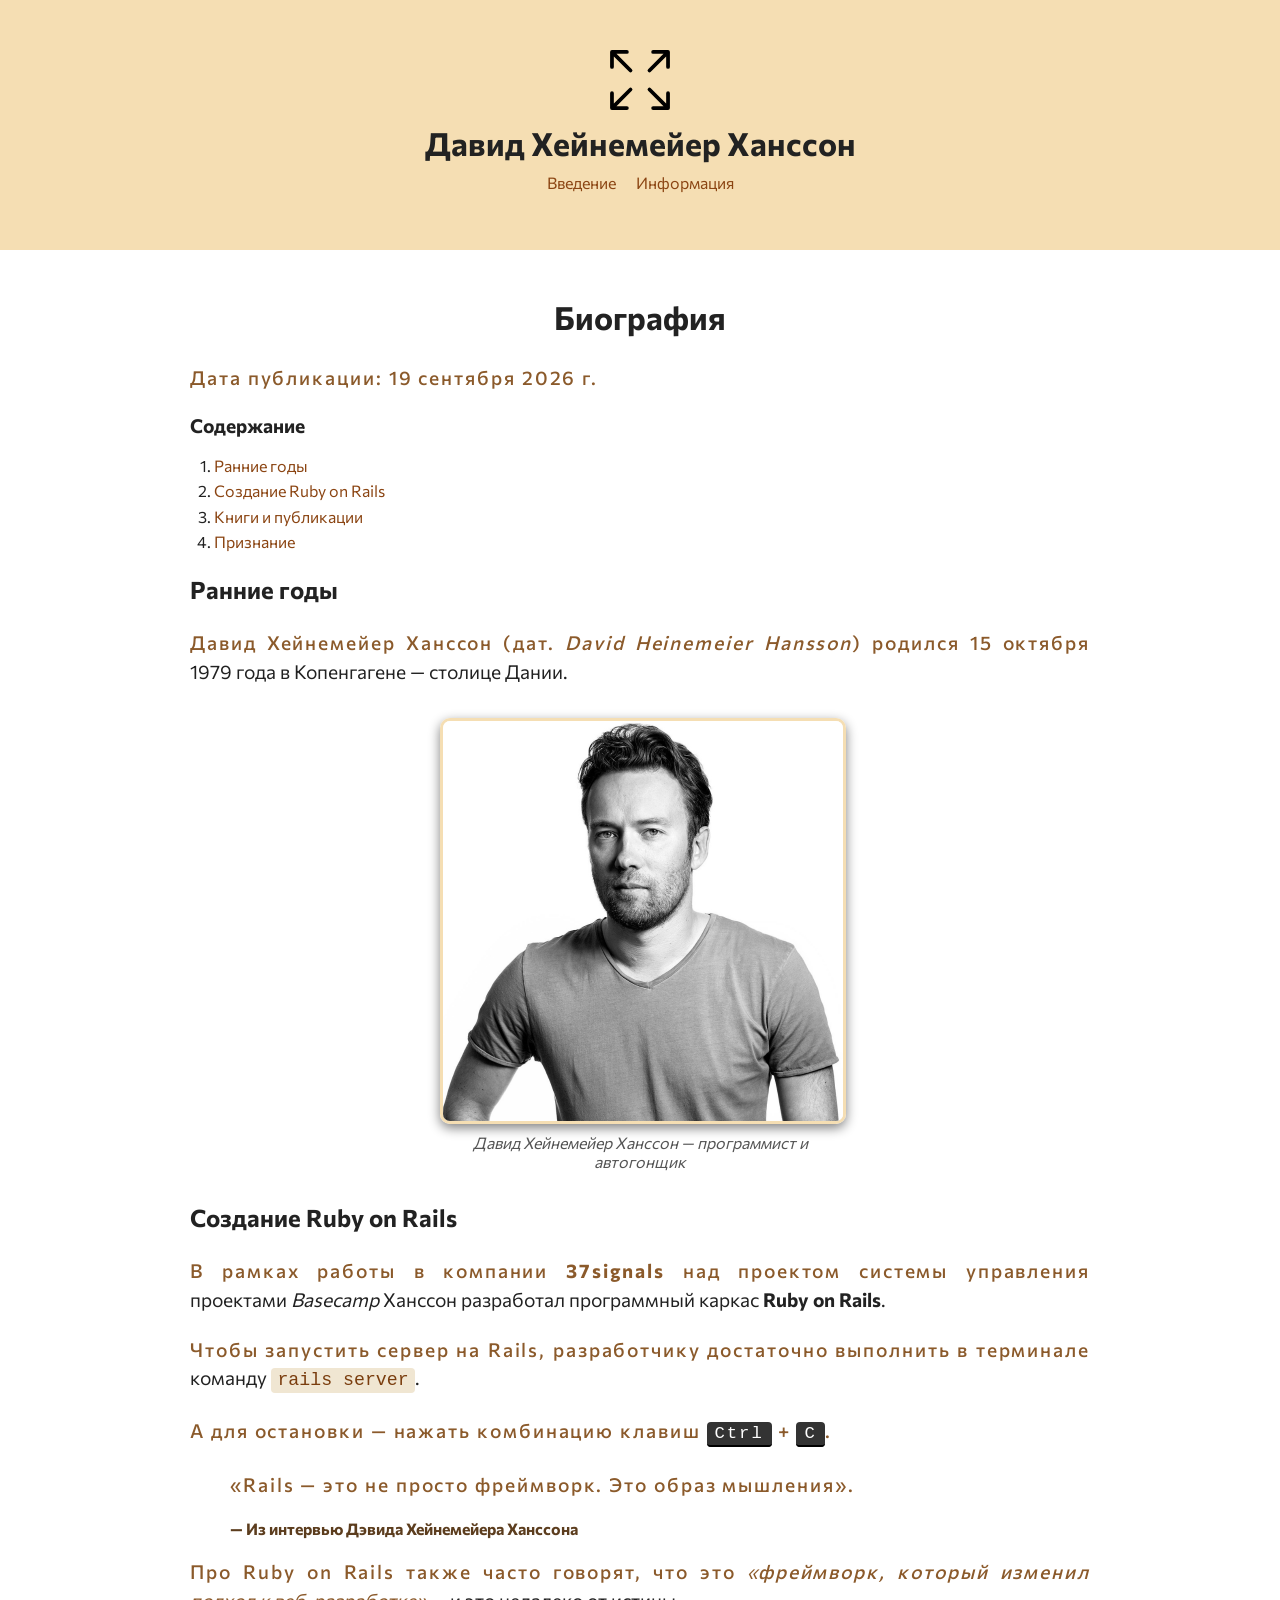
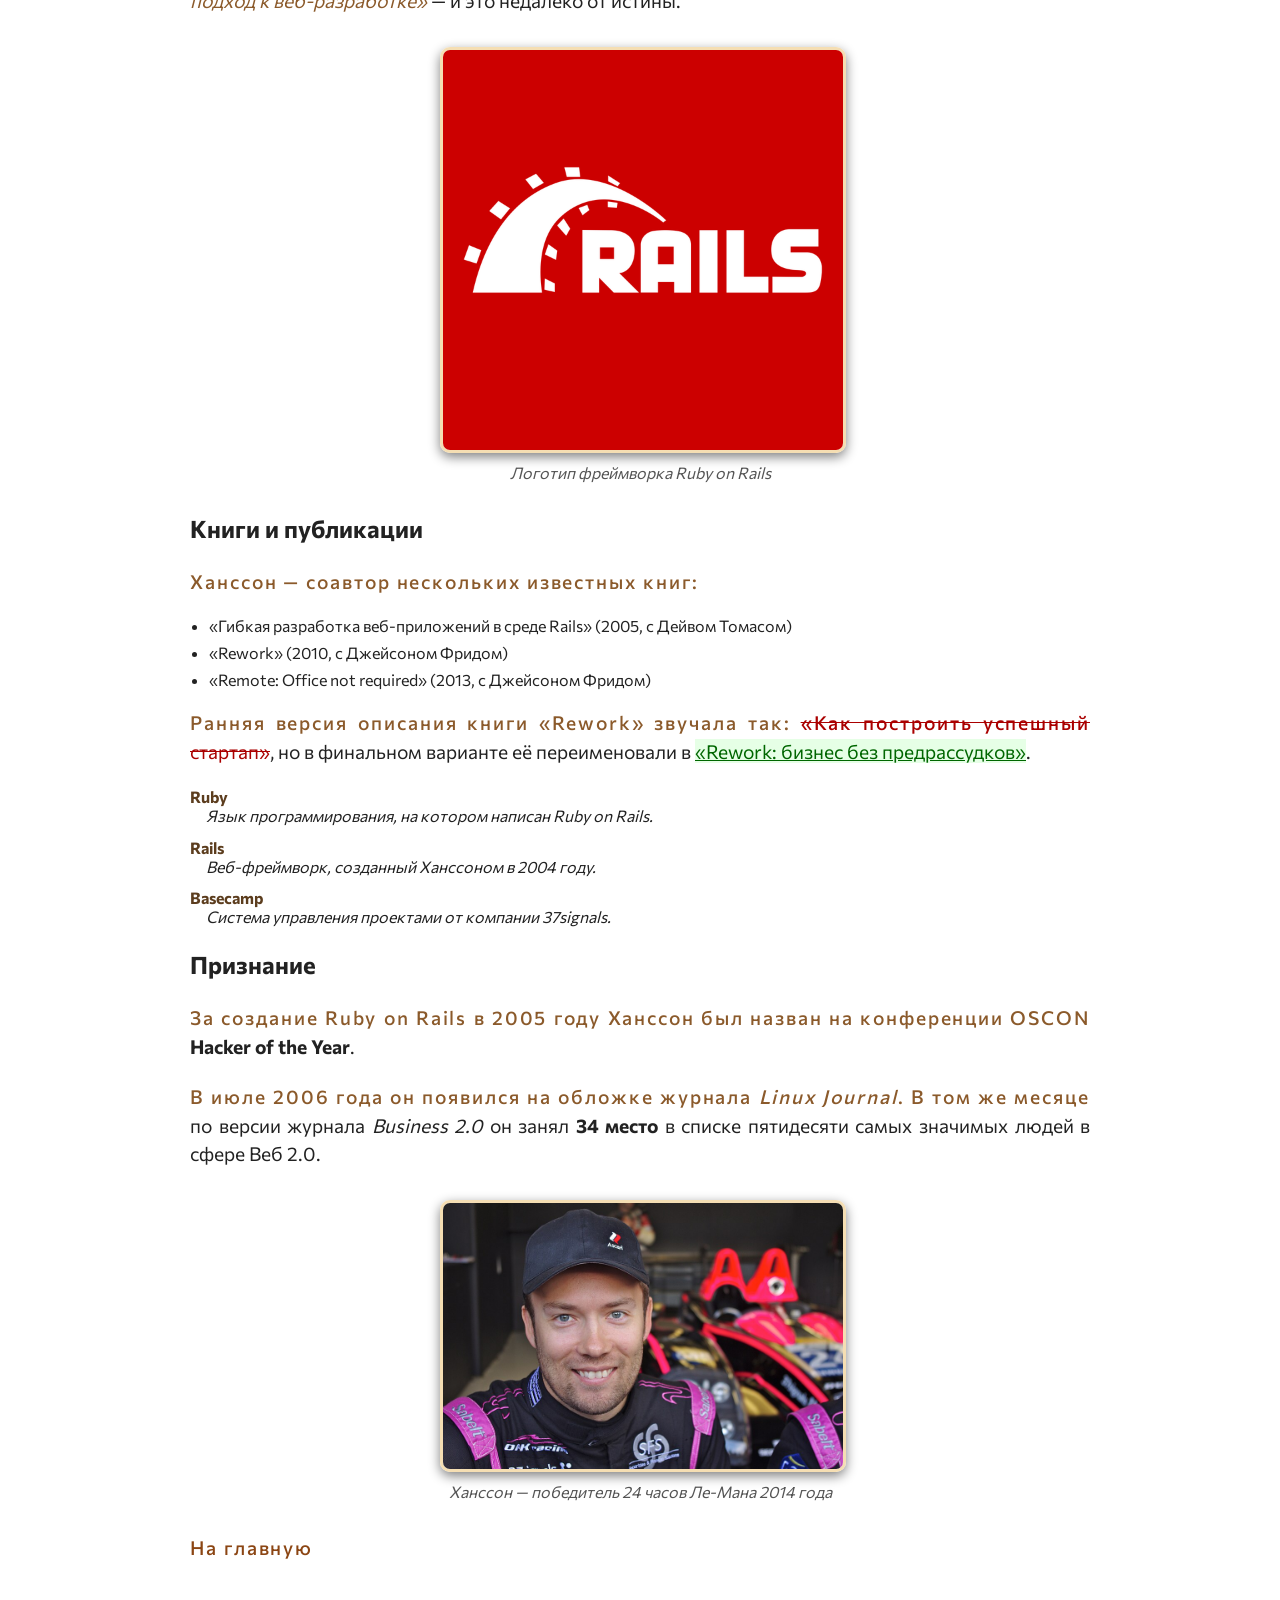
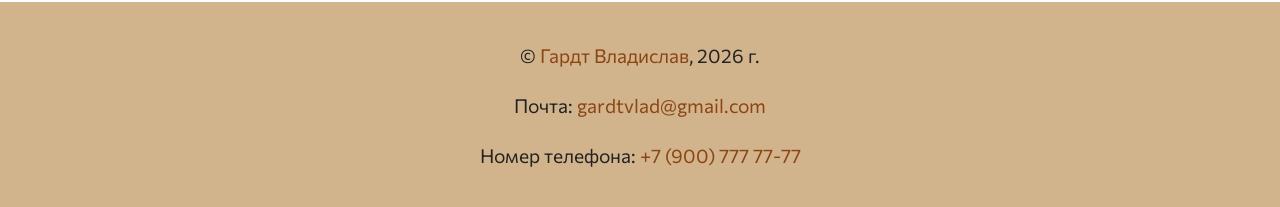
==== article1.html @ 2dd8594d "first site" ====
<!DOCTYPE html>
<html lang="ru">

<head>
    <meta charset="UTF-8">
    <meta http-equiv="X-UA-Compatible" content="IE=edge">
    <meta name="viewport" content="width=device-width, initial-scale=1.0">
    <title>Биография - Давид Хейнемейер Ханссон</title>
    <link rel="preconnect" href="https://fonts.googleapis.com">
    <link rel="preconnect" href="https://fonts.gstatic.com" crossorigin>
    <link href="https://fonts.googleapis.com/css2?family=Commissioner:wght@100..900&display=swap" rel="stylesheet">
    <link rel="stylesheet" href="css/style.css">
</head>

<body>
    <header>
        <img class="logo" src="img/logo.svg" alt="Логотип сайта">

        <h1>Давид Хейнемейер Ханссон</h1>
        <nav>
            <ul>
                <li><a href="index.html#about">Введение</a></li>
                <li><a href="index.html#info">Информация</a></li>
            </ul>
        </nav>
    </header>
    <main>
        <article>
            <h2>Биография</h2>
            <p>
                Дата публикации:
                <time datetime="2026-09-19">19 сентября 2026 г.</time>
            </p>
            <nav class="toc">
                <h3>Содержание</h3>
                <ol>
                    <li><a href="#early-years">Ранние годы</a></li>
                    <li><a href="#rails">Создание Ruby on Rails</a></li>
                    <li><a href="#books">Книги и публикации</a></li>
                    <li><a href="#recognition">Признание</a></li>
                </ol>
            </nav>
            <section id="early-years">
                <h3>Ранние годы</h3>
                <p>
                    Давид Хейнемейер Ханссон (дат. <em>David Heinemeier Hansson</em>)
                    родился <time datetime="1979-10-15">15 октября 1979 года</time>
                    в Копенгагене — столице Дании.
                </p>

                <figure>
                    <img src="img/DHH-Profile-Headshot-Just-Get-Started-Podcast.png"
                        alt="Портрет Давида Хейнемейера Ханссона">
                    <figcaption>Давид Хейнемейер Ханссон — программист и автогонщик</figcaption>
                </figure>
            </section>

            <section id="rails">
                <h3>Создание Ruby on Rails</h3>
                <p>
                    В рамках работы в компании <strong>37signals</strong> над проектом системы
                    управления проектами <em>Basecamp</em> Ханссон разработал программный каркас
                    <strong>Ruby on Rails</strong>.
                </p>
                <p>
                    Чтобы запустить сервер на Rails, разработчику достаточно выполнить
                    в терминале команду <code>rails server</code>.
                </p>
                <p>
                    А для остановки — нажать комбинацию клавиш <kbd>Ctrl</kbd> + <kbd>C</kbd>.
                </p>

                <blockquote>
                    <p>«Rails — это не просто фреймворк. Это образ мышления».</p>
                    <cite>— Из интервью Дэвида Хейнемейера Ханссона</cite>
                </blockquote>

                <p>
                    Про Ruby on Rails также часто говорят, что это
                    <q>фреймворк, который изменил подход к веб-разработке</q>
                    — и это недалеко от истины.
                </p>

                <figure><img src="img/f52c36a5909a9d619c671c031c501563.png" alt="Логотип фреймворка Ruby on Rails">
                    <figcaption>Логотип фреймворка Ruby on Rails</figcaption>
                </figure>

            </section>

            <section id="books">
                <h3>Книги и публикации</h3>
                <p>
                    Ханссон — соавтор нескольких известных книг:
                </p>
                <ul>
                    <li>«Гибкая разработка веб-приложений в среде Rails» (2005, с Дейвом Томасом)</li>
                    <li>«Rework» (2010, с Джейсоном Фридом)</li>
                    <li>«Remote: Office not required» (2013, с Джейсоном Фридом)</li>
                </ul>

                <p>
                    Ранняя версия описания книги «Rework» звучала так:
                    <del>«Как построить успешный стартап»</del>,
                    но в финальном варианте её переименовали в
                    <ins>«Rework: бизнес без предрассудков»</ins>.
                </p>

                <dl>
                    <dt>Ruby</dt>
                    <dd>Язык программирования, на котором написан Ruby on Rails.</dd>

                    <dt>Rails</dt>
                    <dd>Веб-фреймворк, созданный Ханссоном в 2004 году.</dd>

                    <dt>Basecamp</dt>
                    <dd>Система управления проектами от компании 37signals.</dd>
                </dl>
            </section>

            <section id="recognition">
                <h3>Признание</h3>
                <p>
                    За создание Ruby on Rails в <time datetime="2005">2005</time> году
                    Ханссон был назван на конференции OSCON
                    <strong>Hacker of the Year</strong>.
                </p>
                <p>
                    В <time datetime="2006-07">июле 2006 года</time> он появился
                    на обложке журнала <em>Linux Journal</em>. В том же месяце
                    по версии журнала <em>Business 2.0</em> он занял
                    <strong>34 место</strong> в списке пятидесяти самых значимых
                    людей в сфере Веб 2.0.
                </p>
                <figure>
                    <img src="img/David_Heinemeier_Hansson_Driver_of_Oak_Racing's_Morgan_Nissan_(8667991007).jpg"
                        alt="Давид Хейнемейер Ханссон на гонке 24 часа Ле-Мана">
                    <figcaption>Ханссон — победитель 24 часов Ле-Мана 2014 года</figcaption>
                </figure>
            </section>
            <p><a href="index.html">На главную</a></p>
        </article>
    </main>
    <footer>
        <p>&copy; <a target="_blank" href="https://vk.ru/jordgubbe">Гардт Владислав</a>, 2026 г.</p>
        <p>Почта: <a href="mailto:gardtvlad@gmail.com">gardtvlad@gmail.com</a></p>
        <p>Номер телефона: <a href="tel:+79007777777">+7 (900) 777 77-77</a></p>
    </footer>
</body>

</html>
---- css/style.css ----
html {
    font-size: 1em;
    font-family: "Commissioner", sans-serif;
}

body {
    margin: 0;
    background-color: white;
    color: #222;
}

a {
    color: saddlebrown;
    text-decoration: none;
}

a:hover {
    text-decoration: underline;
}

a:focus {
    outline: 3px solid rgb(115, 83, 50);
    background-color: white;
}

.articles li:nth-child(even) {
    background-color: white;
}

article p::first-line {
    letter-spacing: 0.1em;
    font-weight: 500;
    color: #8b5a2b;
}

header {
    background-color: wheat;
    text-align: center;
    padding: 50px 20px;
}

header .logo {
    width: 60px;
    height: 60px;
}

header h1 {
    margin: 10px 0;
}

header nav ul {
    list-style: none;
    display: flex;
    gap: 20px;
    justify-content: center;
    padding: 0;
    margin: 0;
}

article {
    max-width: 900px;
    margin: 0 auto;
    padding: 20px 30px;
}

footer {
    background-color: tan;
    padding: 20px;
    text-align: center;
}


.about {
    background-color: #fff8dc;
    padding: 20px;
    text-align: center;
    max-width: 900px;
    margin: 0 auto;
}

.articles {
    background-color: #f5deb3;
    padding: 20px;
    max-width: 900px;
    margin: 0 auto;
}


p {
    font-size: 1.2rem;
    line-height: 1.8rem;
    margin-bottom: 1.3rem;
}

main p {
    text-align: justify;
}

h2 {
    font-size: 2rem;
    text-align: center;
}

h3 {
    font-size: 1.5rem;
    margin-top: 1.5rem;
}

ul {
    padding-left: 1.2rem;
}

ul li {
    margin-bottom: 0.5rem;
}

ol {
    padding-left: 1.5rem;
}

ol li {
    margin-bottom: 0.4rem;
}

dt {
    font-weight: bold;
    margin-top: 0.8rem;
    color: #5c3d1e;
}

dd {
    margin-left: 1rem;
    margin-bottom: 0.5rem;
    font-style: italic;
}

img {
    max-width: 100%;
    height: auto;
}

.portrait {
    width: 300px;
    border-radius: 12px;
    box-shadow: 0 6px 25px gray;
    margin: 20px 0;
}

figure {
    margin: 2rem auto;
    text-align: center;
    max-width: 400px;
}

figure img {
    border: 3px solid wheat;
    border-radius: 10px;
    box-shadow: 0 4px 12px grey;
    display: block;
    margin: 0 auto;
}

figcaption {
    font-style: italic;
    color: #555;
    margin-top: 0.6rem;
    font-size: 1rem;
}




blockquote cite {
    display: block;
    margin-top: 0.8rem;
    font-style: normal;
    font-weight: bold;
    color: #5c3d1e;
}

q {
    color: #8b5a2b;
    font-style: italic;
}

code {
    background: #f0e6d2;
    padding: 0.15rem 0.4rem;
    border-radius: 4px;
    font-family: Consolas, Monaco, monospace;
    font-size: 0.95em;
    color: #7a3d0e;
}

kbd {
    background: #333;
    color: #fff;
    padding: 0.15rem 0.5rem;
    border-radius: 4px;
    font-family: Consolas, Monaco, monospace;
    font-size: 0.9em;
    border-bottom: 2px solid #000;
}


del {
    color: #a00;
    text-decoration: line-through;
}

ins {
    color: #060;
    text-decoration: underline;
    background: #e6ffe6;
}


.toc h3 {
    margin-top: 0;
    font-size: 1.2rem;
    text-align: left;
}

.toc ol {
    padding-left: 1.5rem;
}

#info li:last-child a::before {
    content: "Важно! ";
    background-color: white;
    color: black
}
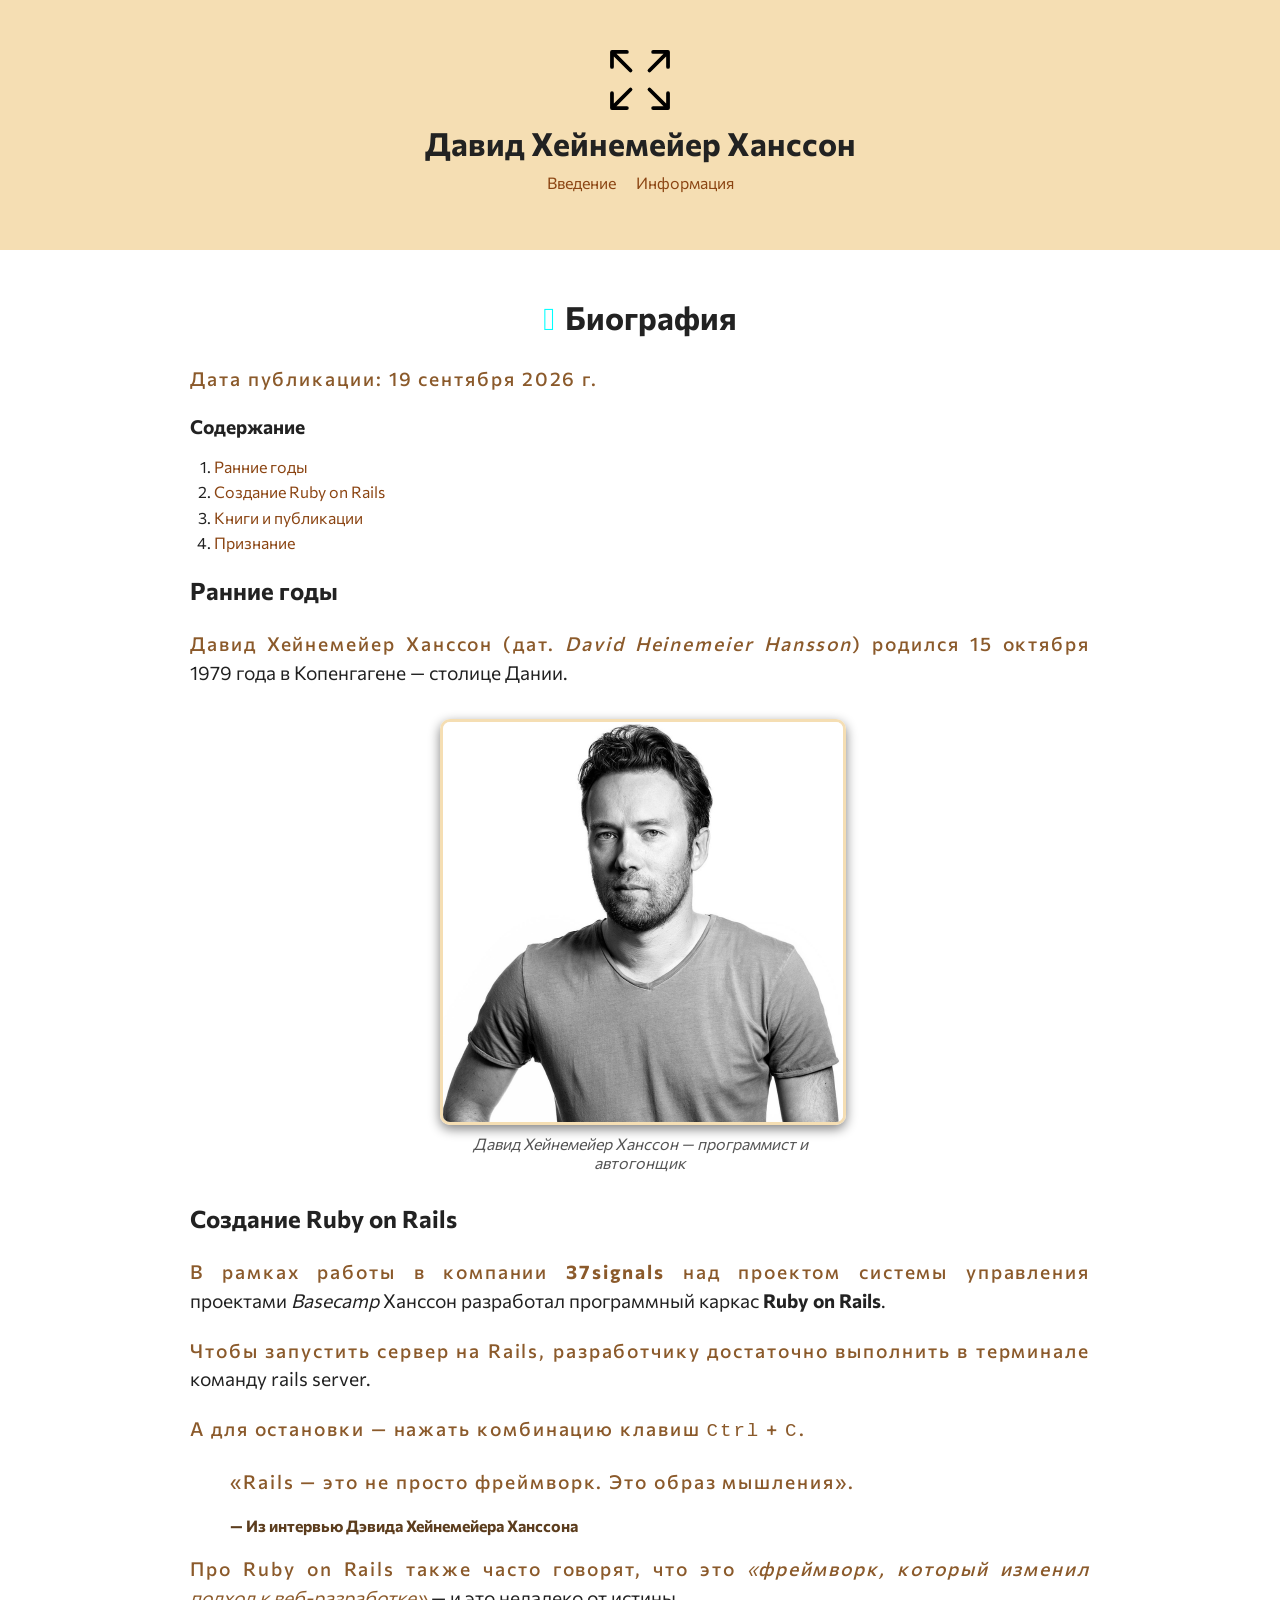
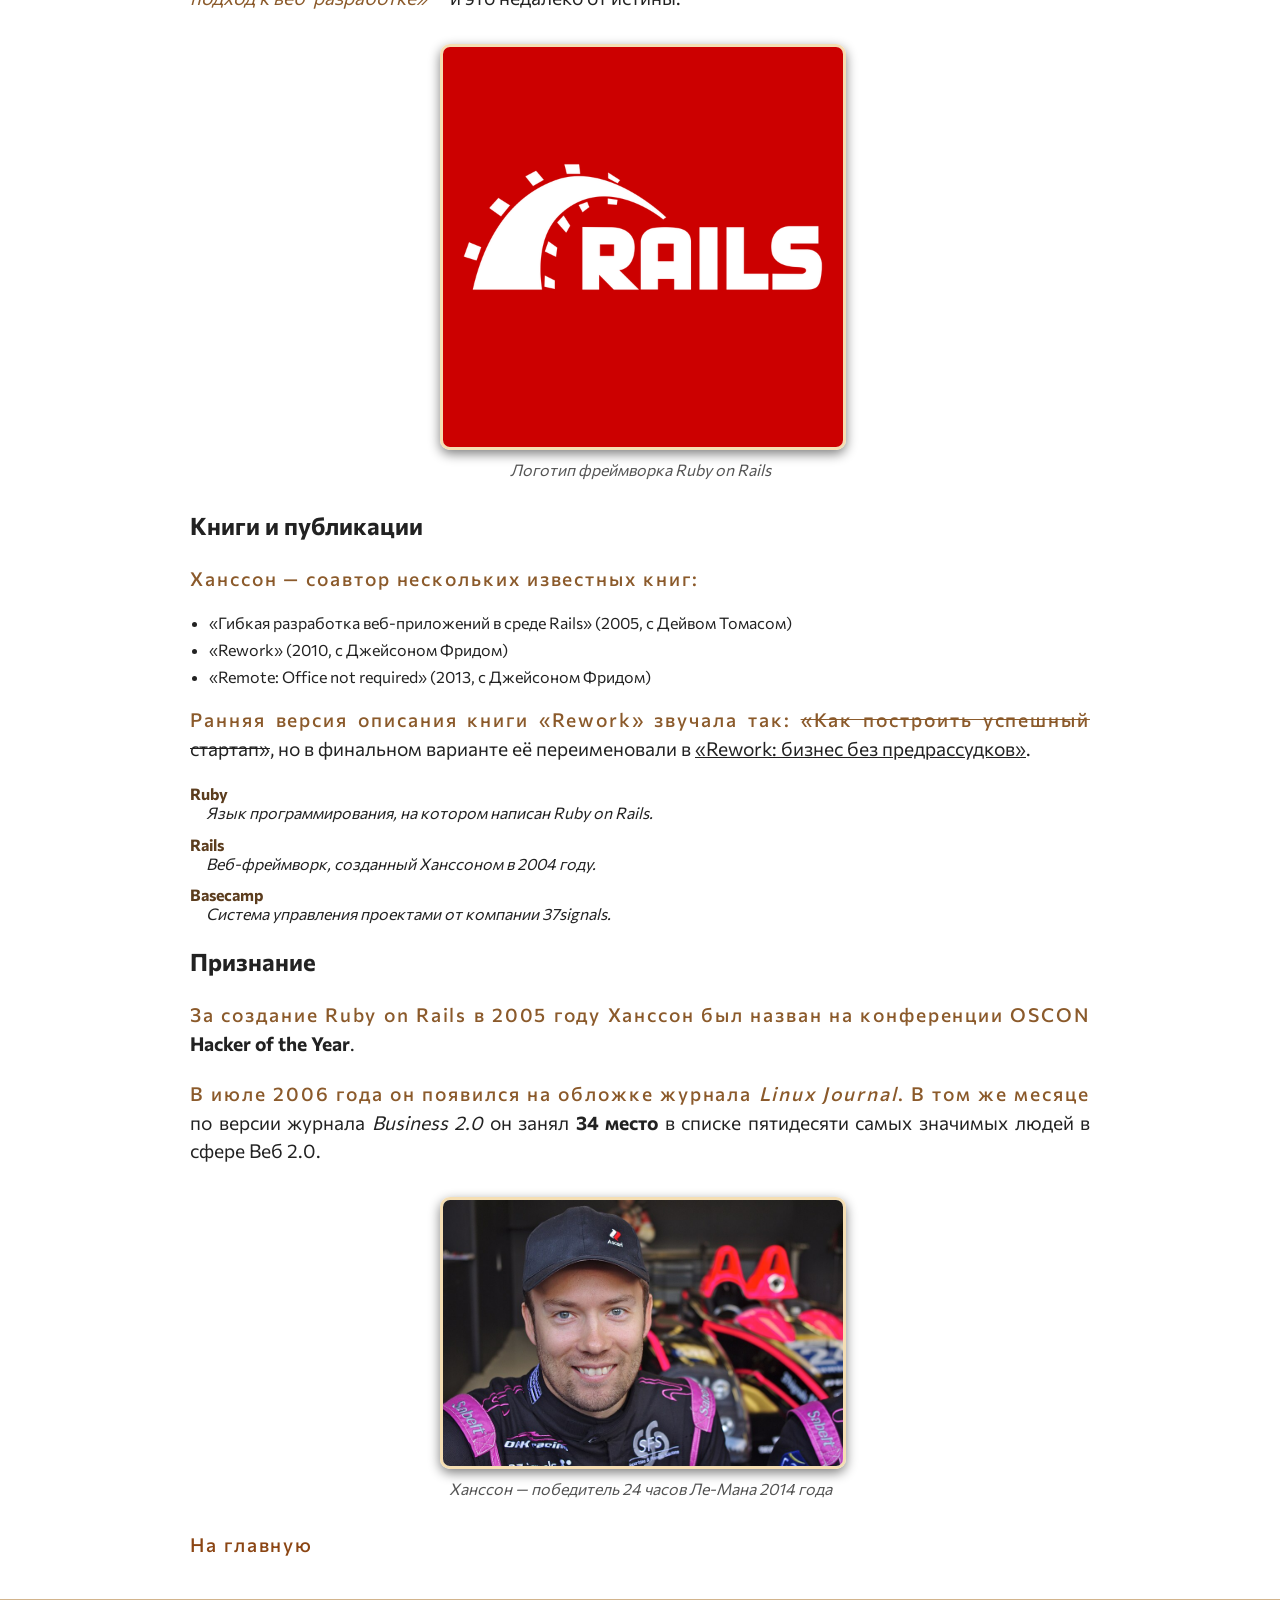
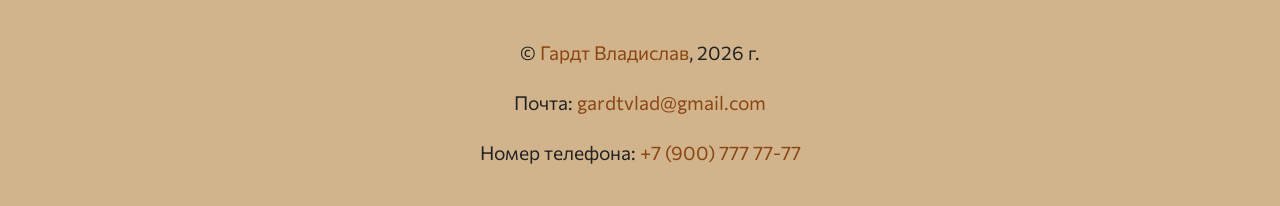
==== commit 82c36b4f: "Add files via upload" ====
--- a/article1.html
+++ b/article1.html
@@ -64,7 +64,7 @@
                 </p>
                 <p>
                     Чтобы запустить сервер на Rails, разработчику достаточно выполнить
-                    в терминале команду <code>rails server</code>.
+                    в терминале команду rails server.
                 </p>
                 <p>
                     А для остановки — нажать комбинацию клавиш <kbd>Ctrl</kbd> + <kbd>C</kbd>.
--- a/css/style.css
+++ b/css/style.css
@@ -192,29 +192,6 @@
     color: #7a3d0e;
 }
 
-kbd {
-    background: #333;
-    color: #fff;
-    padding: 0.15rem 0.5rem;
-    border-radius: 4px;
-    font-family: Consolas, Monaco, monospace;
-    font-size: 0.9em;
-    border-bottom: 2px solid #000;
-}
-
-
-del {
-    color: #a00;
-    text-decoration: line-through;
-}
-
-ins {
-    color: #060;
-    text-decoration: underline;
-    background: #e6ffe6;
-}
-
-
 .toc h3 {
     margin-top: 0;
     font-size: 1.2rem;
@@ -229,4 +206,54 @@
     content: "Важно! ";
     background-color: white;
     color: black
+}
+
+h2::before {
+    content: "\F78F";
+    font-family: "bootstrap-icons";
+    margin-right: 10px;
+    color: aqua;
+}
+
+form {
+    width: 270px;
+    border-radius: 20px;
+    padding: 25px;
+    background-color: aqua;
+    margin: 20px auto;
+}
+
+input {
+    border: 1px solid darkblue;
+    background-color: lightblue;
+    padding: 5px;
+    color: darkblue;
+    border-radius: 4px;
+}
+
+input[type=sumbit] {
+    background-color: darkblue;
+    color: white;
+}
+
+input[type=sumbit] {
+    background-color: blue;
+}
+
+input[type=sumbit] {
+    accent-color: red;
+}
+
+textarea,
+select {
+    border: 1px solid darkblue;
+    background-color: lightblue;
+    padding: 5px;
+    color: darkblue;
+    border-radius: 4px;
+    margin-top: 10px;
+}
+
+.about p {
+    color: #5c3d1e;
 }
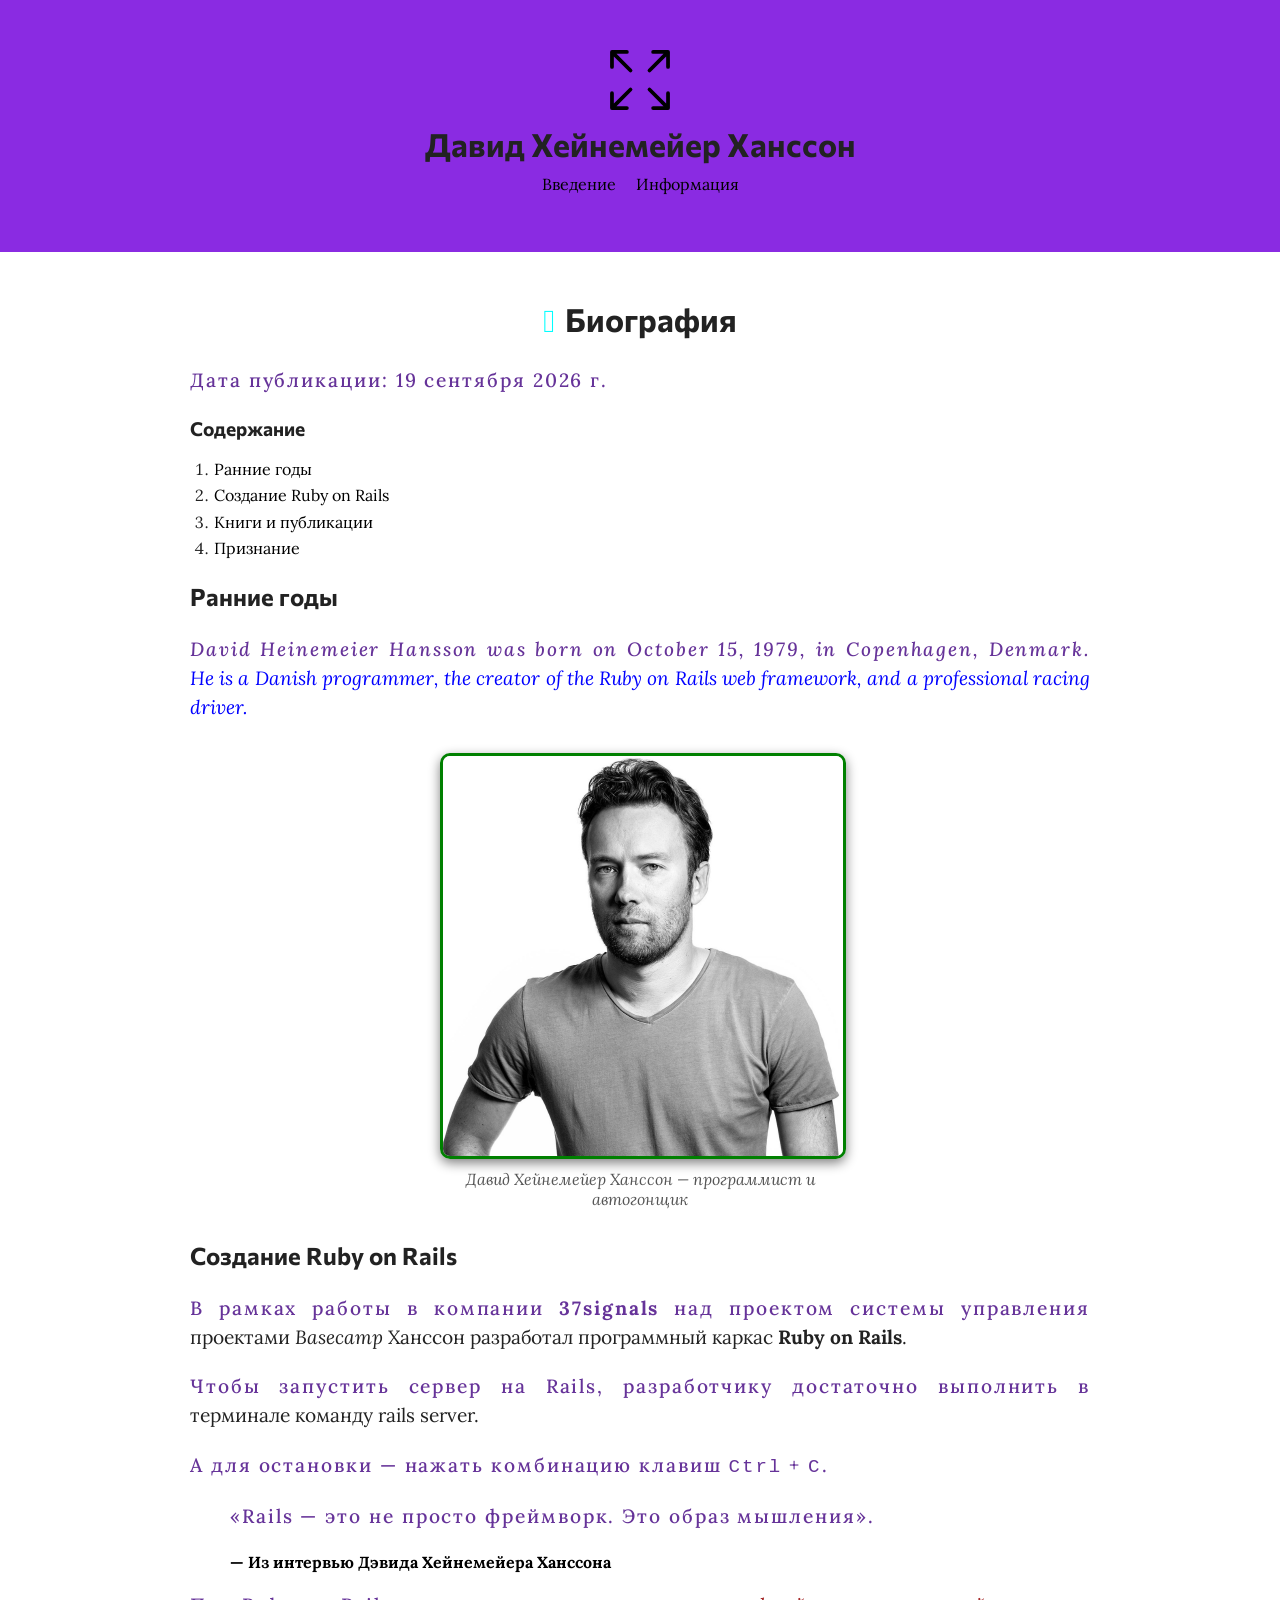
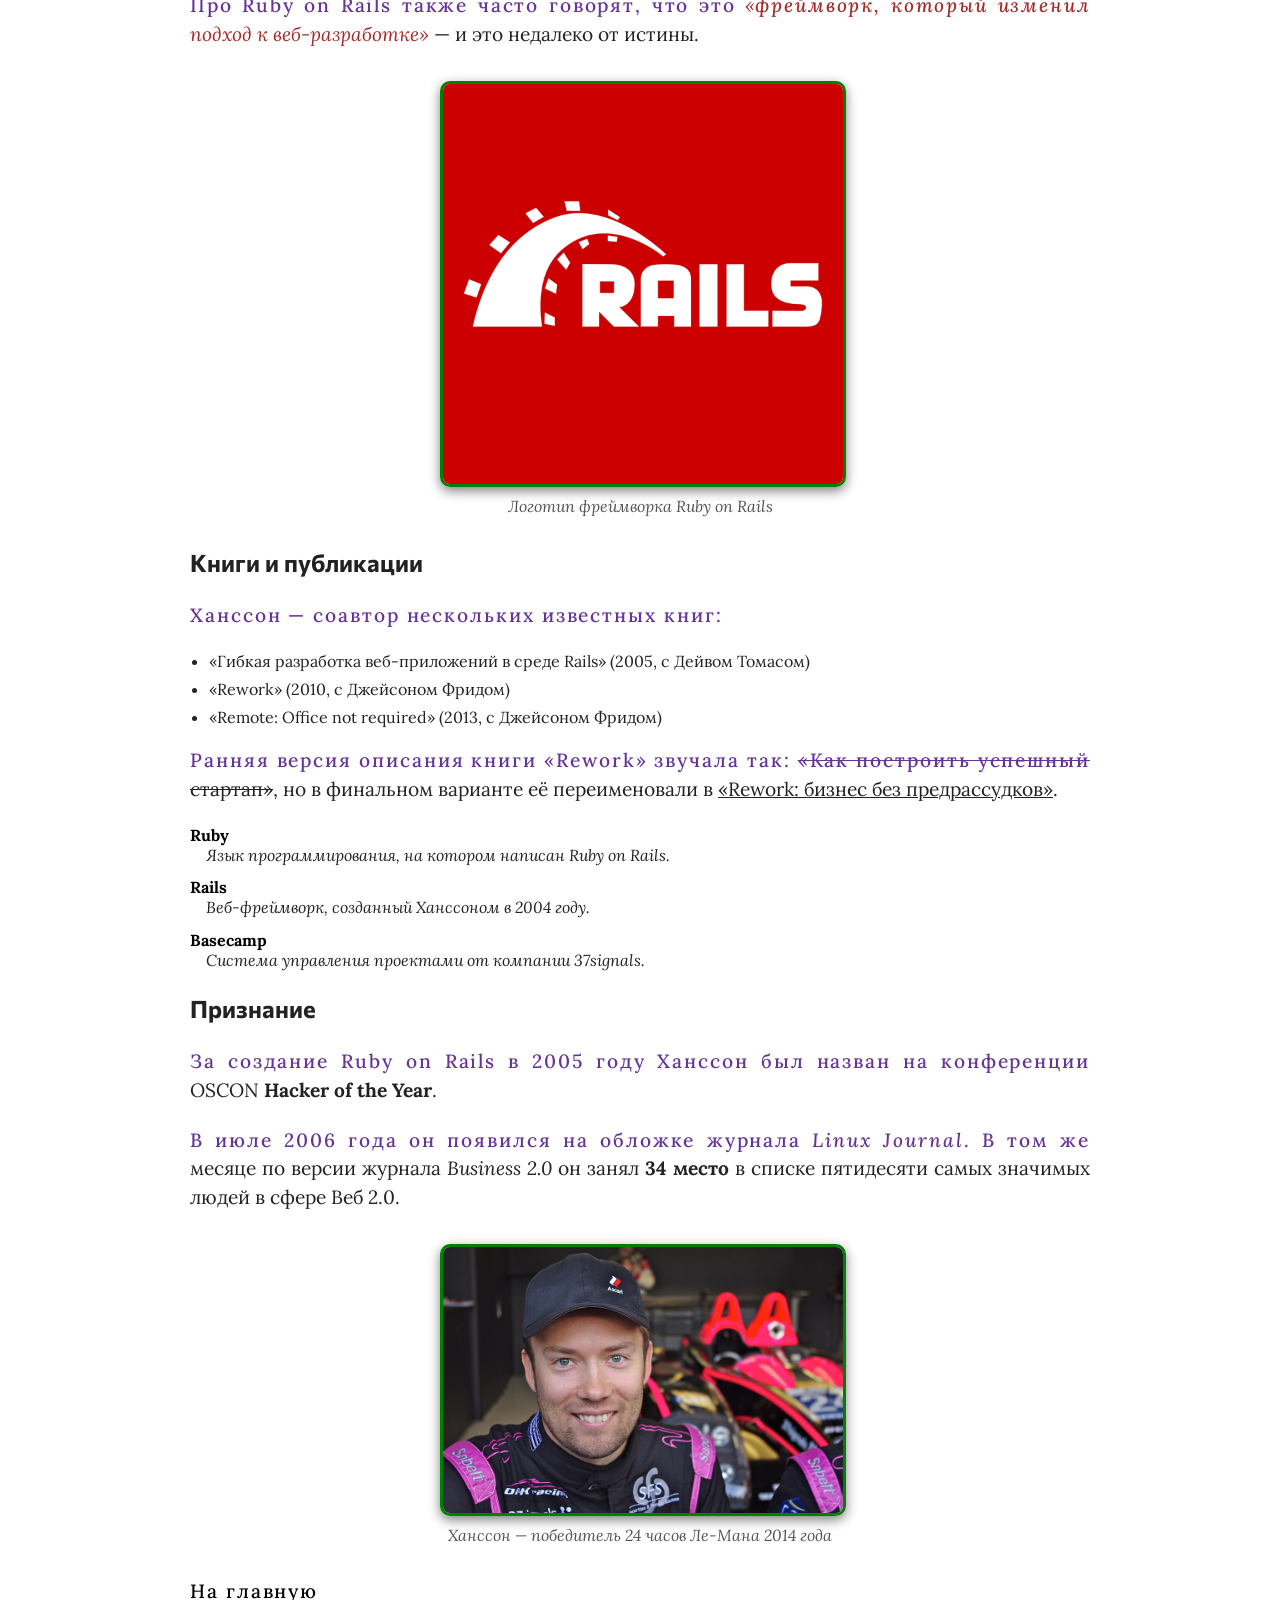
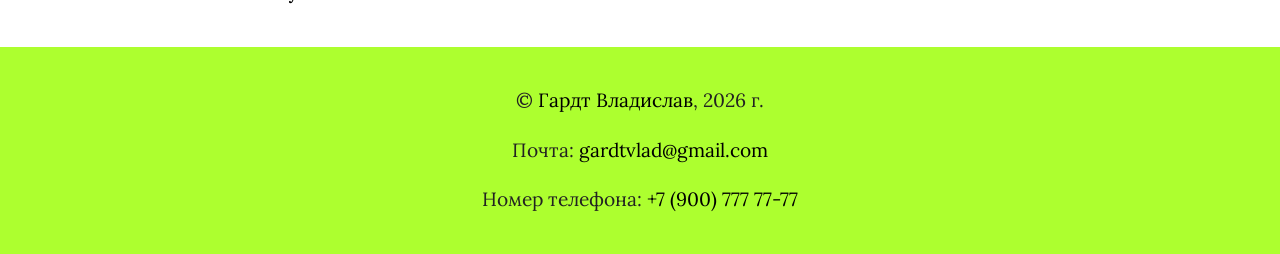
==== commit cc4d05f5: "Add files via upload" ====
--- a/article1.html
+++ b/article1.html
@@ -5,10 +5,11 @@
     <meta charset="UTF-8">
     <meta http-equiv="X-UA-Compatible" content="IE=edge">
     <meta name="viewport" content="width=device-width, initial-scale=1.0">
-    <title>Биография - Давид Хейнемейер Ханссон</title>
+    <title>Давид Хейнемейер Ханссон — сайт об учёном</title>
     <link rel="preconnect" href="https://fonts.googleapis.com">
     <link rel="preconnect" href="https://fonts.gstatic.com" crossorigin>
-    <link href="https://fonts.googleapis.com/css2?family=Commissioner:wght@100..900&display=swap" rel="stylesheet">
+    <link href="https://fonts.googleapis.com/css2?family=Commissioner:wght@100..900&family=Lora:ital,wght@0,400..700;1,400..700&display=swap" rel="stylesheet">
+    <link rel="stylesheet" href="https://cdnjs.cloudflare.com/ajax/libs/font-awesome/6.5.1/css/all.min.css">
     <link rel="stylesheet" href="css/style.css">
 </head>
 
@@ -42,10 +43,8 @@
             </nav>
             <section id="early-years">
                 <h3>Ранние годы</h3>
-                <p>
-                    Давид Хейнемейер Ханссон (дат. <em>David Heinemeier Hansson</em>)
-                    родился <time datetime="1979-10-15">15 октября 1979 года</time>
-                    в Копенгагене — столице Дании.
+                <p lang="en">
+                    David Heinemeier Hansson was born on October 15, 1979, in Copenhagen, Denmark. He is a Danish programmer, the creator of the Ruby on Rails web framework, and a professional racing driver.
                 </p>
 
                 <figure>
--- a/css/style.css
+++ b/css/style.css
@@ -1,6 +1,10 @@
 html {
     font-size: 1em;
-    font-family: "Commissioner", sans-serif;
+    font-family: "Lora", Georgia, serif;
+}
+
+h1, h2, h3, h4, h5, h6 {
+    font-family: "Commissioner", Arial, sans-serif;
 }
 
 body {
@@ -10,7 +14,7 @@
 }
 
 a {
-    color: saddlebrown;
+    color: black;
     text-decoration: none;
 }
 
@@ -19,7 +23,7 @@
 }
 
 a:focus {
-    outline: 3px solid rgb(115, 83, 50);
+    outline: 3px solid red;
     background-color: white;
 }
 
@@ -30,11 +34,11 @@
 article p::first-line {
     letter-spacing: 0.1em;
     font-weight: 500;
-    color: #8b5a2b;
+    color: rebeccapurple;
 }
 
 header {
-    background-color: wheat;
+    background-color: blueviolet;
     text-align: center;
     padding: 50px 20px;
 }
@@ -64,7 +68,7 @@
 }
 
 footer {
-    background-color: tan;
+    background-color: greenyellow;
     padding: 20px;
     text-align: center;
 }
@@ -79,7 +83,7 @@
 }
 
 .articles {
-    background-color: #f5deb3;
+    background-color: aqua;
     padding: 20px;
     max-width: 900px;
     margin: 0 auto;
@@ -92,6 +96,12 @@
     margin-bottom: 1.3rem;
 }
 
+p:lang(en) {
+    font-style: italic;
+    color: blue;
+}
+
+
 main p {
     text-align: justify;
 }
@@ -125,7 +135,7 @@
 dt {
     font-weight: bold;
     margin-top: 0.8rem;
-    color: #5c3d1e;
+    color: black;
 }
 
 dd {
@@ -142,7 +152,6 @@
 .portrait {
     width: 300px;
     border-radius: 12px;
-    box-shadow: 0 6px 25px gray;
     margin: 20px 0;
 }
 
@@ -153,7 +162,7 @@
 }
 
 figure img {
-    border: 3px solid wheat;
+    border: 3px solid green;
     border-radius: 10px;
     box-shadow: 0 4px 12px grey;
     display: block;
@@ -175,22 +184,14 @@
     margin-top: 0.8rem;
     font-style: normal;
     font-weight: bold;
-    color: #5c3d1e;
+    color: black;
 }
 
 q {
-    color: #8b5a2b;
-    font-style: italic;
-}
-
-code {
-    background: #f0e6d2;
-    padding: 0.15rem 0.4rem;
-    border-radius: 4px;
-    font-family: Consolas, Monaco, monospace;
-    font-size: 0.95em;
-    color: #7a3d0e;
-}
+    color: brown;
+    font-style: italic;
+}
+
 
 .toc h3 {
     margin-top: 0;
@@ -255,5 +256,17 @@
 }
 
 .about p {
-    color: #5c3d1e;
-}+    color: red;
+}
+
+img + p {
+    margin-top: 30px;
+}
+
+body {} /* a=0 b=0 c=1 специфичность = 1 */
+.pink {} /* a=0 b=1 c=0 специфичность = 10 */
+#logo {} /* a=1 b=0 c=0 специфичность = 100 */
+#mainnav ul {} /* a=1 b=0 c=1 специфичность = 101 */
+#mainnav .active {} /* a=1 b=1 c=0 специфичность = 110 */
+#mainnav a:hover {} /* a=1 b=1 c=1 специфичность = 111 */
+#mainnav ul li.active {} /* a=1 b=1 c=2 специфичность = 112 */
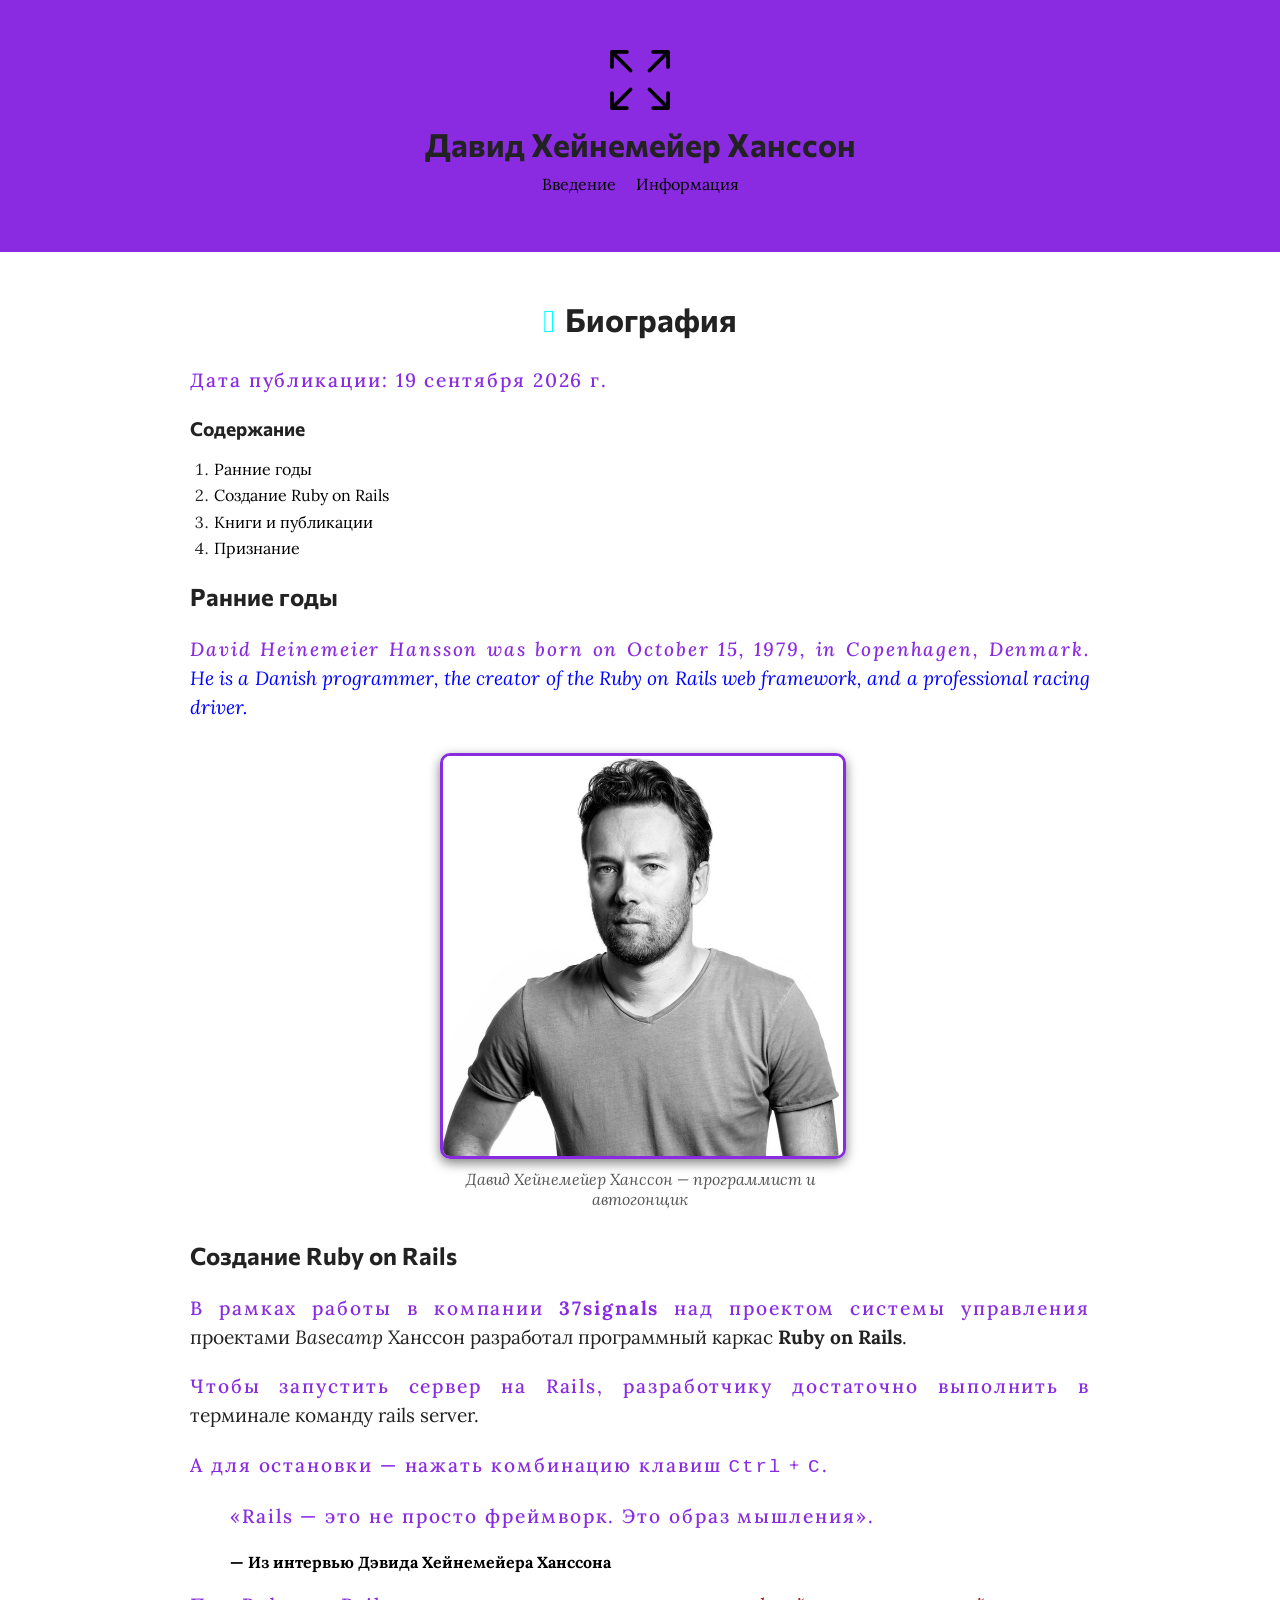
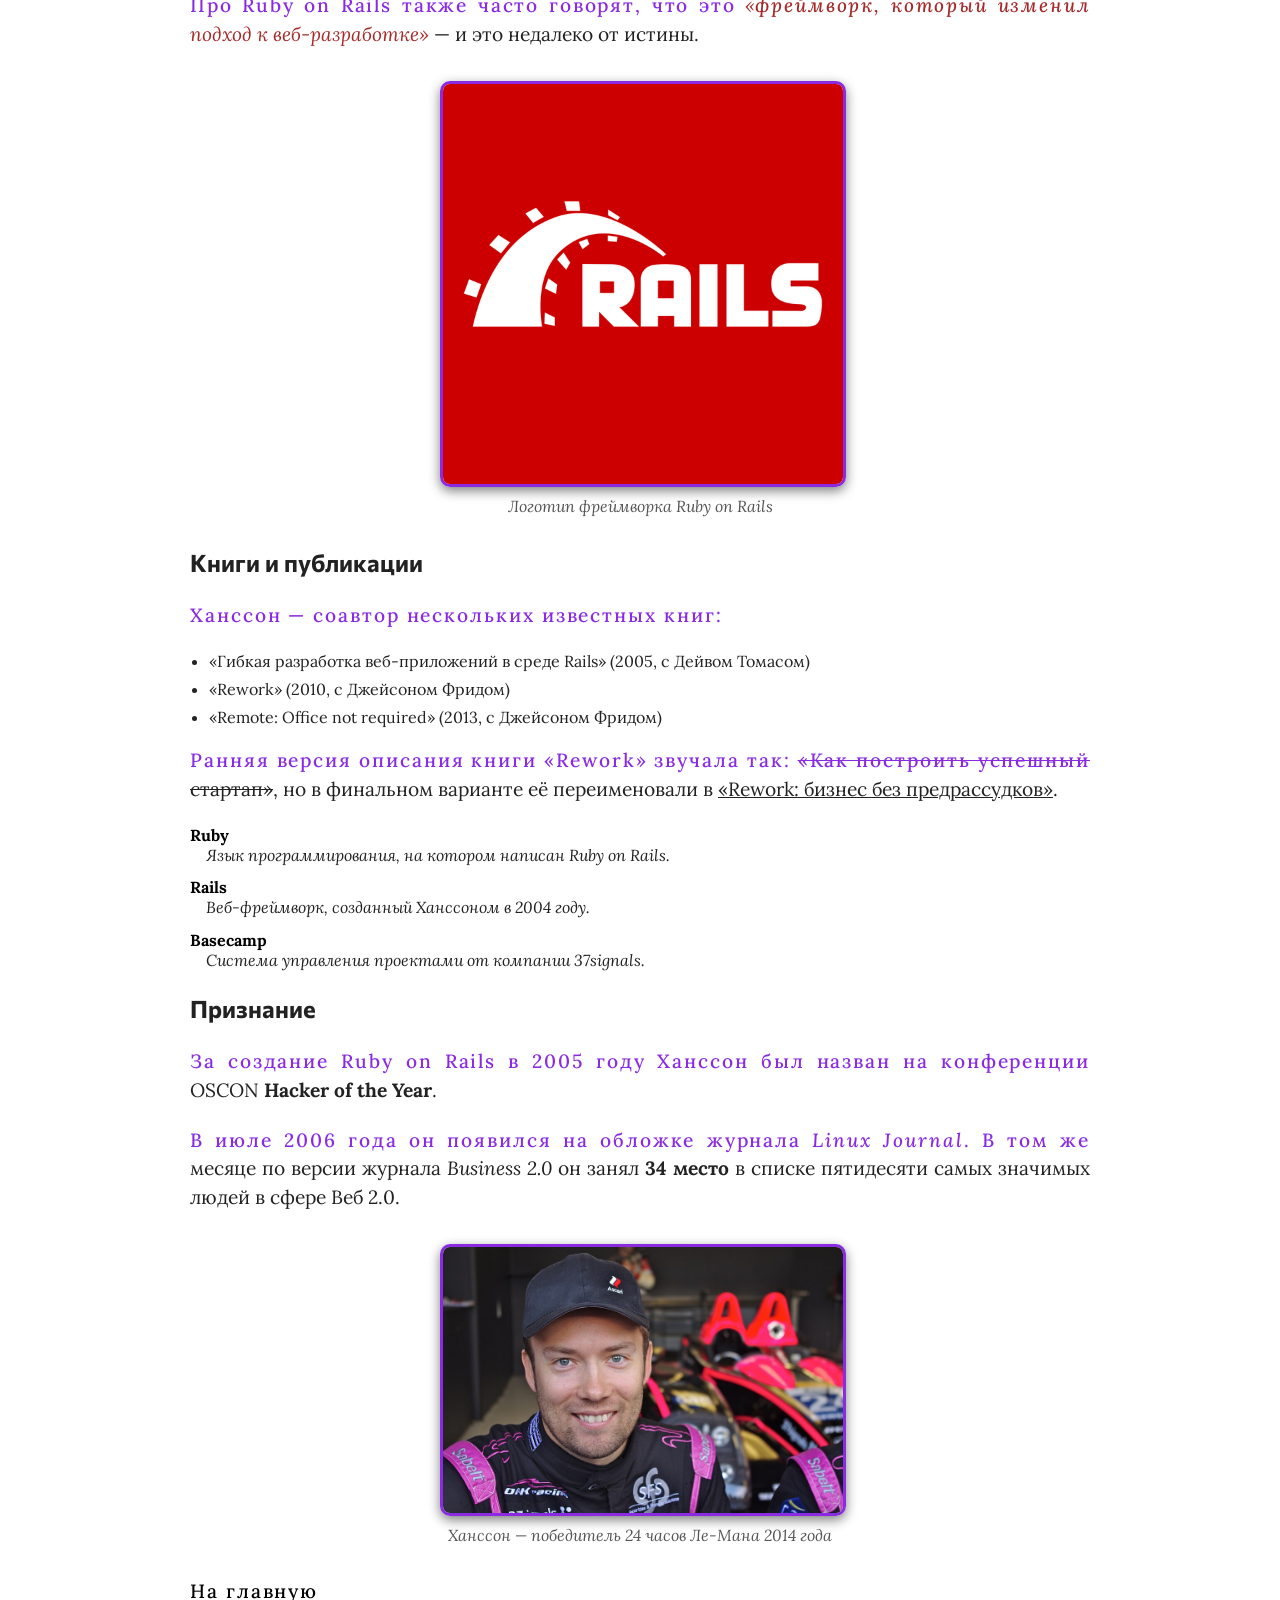
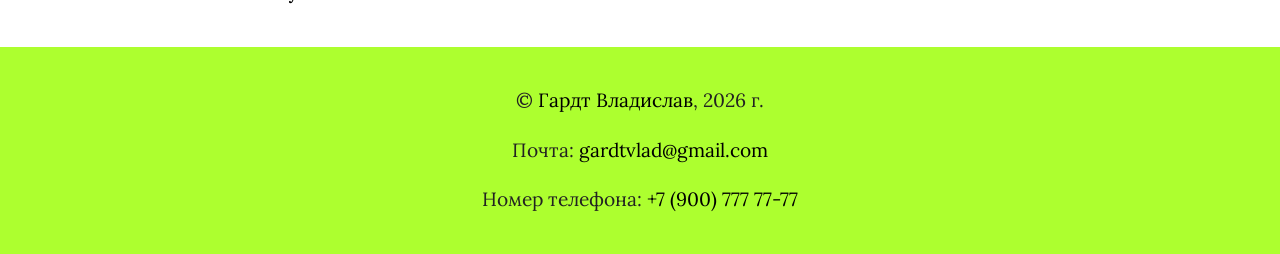
==== commit 58faacc8: "Add files via upload" ====
--- a/article1.html
+++ b/article1.html
@@ -5,12 +5,19 @@
     <meta charset="UTF-8">
     <meta http-equiv="X-UA-Compatible" content="IE=edge">
     <meta name="viewport" content="width=device-width, initial-scale=1.0">
+    <meta name="description" content="Биография Дэвида Хейнемейера Ханссона: детство, образование, начало карьеры.">
+    <meta name="keywords" content="Хейнемейер Ханссон, биография, программист, Дания">
     <title>Давид Хейнемейер Ханссон — сайт об учёном</title>
     <link rel="preconnect" href="https://fonts.googleapis.com">
     <link rel="preconnect" href="https://fonts.gstatic.com" crossorigin>
-    <link href="https://fonts.googleapis.com/css2?family=Commissioner:wght@100..900&family=Lora:ital,wght@0,400..700;1,400..700&display=swap" rel="stylesheet">
+    <link
+        href="https://fonts.googleapis.com/css2?family=Commissioner:wght@100..900&family=Lora:ital,wght@0,400..700;1,400..700&display=swap"
+        rel="stylesheet">
     <link rel="stylesheet" href="https://cdnjs.cloudflare.com/ajax/libs/font-awesome/6.5.1/css/all.min.css">
     <link rel="stylesheet" href="css/style.css">
+    <link rel="icon" type="image/ico" sizes="32x32" href="img/favicon.ico">
+    <link rel="icon" type="image/ico" sizes="16x16" href="img/favicon.ico">
+    <link rel="shortcut icon" href="img/favicon.ico">
 </head>
 
 <body>
@@ -44,7 +51,8 @@
             <section id="early-years">
                 <h3>Ранние годы</h3>
                 <p lang="en">
-                    David Heinemeier Hansson was born on October 15, 1979, in Copenhagen, Denmark. He is a Danish programmer, the creator of the Ruby on Rails web framework, and a professional racing driver.
+                    David Heinemeier Hansson was born on October 15, 1979, in Copenhagen, Denmark. He is a Danish
+                    programmer, the creator of the Ruby on Rails web framework, and a professional racing driver.
                 </p>
 
                 <figure>
--- a/css/style.css
+++ b/css/style.css
@@ -3,7 +3,10 @@
     font-family: "Lora", Georgia, serif;
 }
 
-h1, h2, h3, h4, h5, h6 {
+h1,
+h2,
+h3,
+h4 {
     font-family: "Commissioner", Arial, sans-serif;
 }
 
@@ -34,7 +37,7 @@
 article p::first-line {
     letter-spacing: 0.1em;
     font-weight: 500;
-    color: rebeccapurple;
+    color: blueviolet;
 }
 
 header {
@@ -75,7 +78,7 @@
 
 
 .about {
-    background-color: #fff8dc;
+    background-color: grey;
     padding: 20px;
     text-align: center;
     max-width: 900px;
@@ -162,7 +165,7 @@
 }
 
 figure img {
-    border: 3px solid green;
+    border: 3px solid blueviolet;
     border-radius: 10px;
     box-shadow: 0 4px 12px grey;
     display: block;
@@ -175,9 +178,6 @@
     margin-top: 0.6rem;
     font-size: 1rem;
 }
-
-
-
 
 blockquote cite {
     display: block;
@@ -256,17 +256,134 @@
 }
 
 .about p {
-    color: red;
-}
-
-img + p {
+    color: black;
+}
+
+img+p {
     margin-top: 30px;
 }
 
-body {} /* a=0 b=0 c=1 специфичность = 1 */
-.pink {} /* a=0 b=1 c=0 специфичность = 10 */
-#logo {} /* a=1 b=0 c=0 специфичность = 100 */
-#mainnav ul {} /* a=1 b=0 c=1 специфичность = 101 */
-#mainnav .active {} /* a=1 b=1 c=0 специфичность = 110 */
-#mainnav a:hover {} /* a=1 b=1 c=1 специфичность = 111 */
-#mainnav ul li.active {} /* a=1 b=1 c=2 специфичность = 112 */+table {
+    width: 100%;
+    border-collapse: collapse;
+    margin-top: 20px;
+    margin-bottom: 20px;
+    font-family: 'Commissioner', sans-serif;
+}
+
+table caption {
+    font-weight: 700;
+    margin-bottom: 10px;
+    font-size: 1.1em;
+}
+
+th,
+td {
+    border: 1px solid #ccc;
+    padding: 10px;
+    text-align: left;
+}
+
+th {
+    background-color: #f2f2f2;
+}
+
+tbody tr:nth-child(even) {
+    background-color: #f9f9f9;
+}
+
+tbody tr td:first-child {
+    font-weight: 600;
+    color: #2c3e50;
+}
+
+tbody tr:last-child {
+    background-color: #eaeaea;
+    border-bottom: 2px solid #333;
+}
+
+.form_item {
+    margin-bottom: 15px;
+}
+
+.form_item input[type="text"],
+.form_item select,
+.form_item textarea {
+    width: 100%;
+    max-width: 300px;
+    box-sizing: border-box;
+    margin-top: 5px;
+}
+
+#contact-form {
+    background-color: #4a008a;
+    padding: 20px;
+    border-radius: 8px;
+    max-width: 350px;
+}
+
+#contact-form label {
+    color: white;
+    font-style: italic;
+    font-weight: 600;
+    font-size: 14px;
+    display: block;
+    margin-bottom: 5px;
+}
+
+#contact-form input[type="text"],
+#contact-form input[type="email"],
+#contact-form input[type="tel"],
+#contact-form input[type="date"],
+#contact-form select,
+#contact-form textarea {
+    height: 35px;
+    width: 250px;
+    padding: 5px;
+    margin-bottom: 10px;
+    border: white solid 1px;
+    background-color: #eddfff;
+    font-family: inherit;
+    color: #333;
+    border-radius: 4px;
+}
+
+#contact-form textarea {
+    height: auto;
+    resize: vertical;
+}
+
+#contact-form input[type="submit"] {
+    background-color: #c9a0dc;
+    color: #4a008a;
+    border: 2px solid #4a008a;
+    padding: 10px 25px;
+    text-transform: uppercase;
+    font-style: italic;
+    font-weight: 700;
+    font-size: 14px;
+    cursor: pointer;
+    font-family: inherit;
+    transition: all 0.3s ease;
+    margin-top: 10px;
+    border-radius: 4px;
+}
+
+#contact-form input[type="submit"]:hover {
+    background-color: #4a008a;
+    color: #c9a0dc;
+    border-color: #c9a0dc;
+}
+
+#contact-form .checkbox-item {
+    display: flex;
+    align-items: center;
+    gap: 10px;
+    margin-bottom: 15px;
+}
+
+#contact-form .checkbox-item input[type="checkbox"] {
+    margin: 0;
+    width: auto;
+    height: auto;
+}
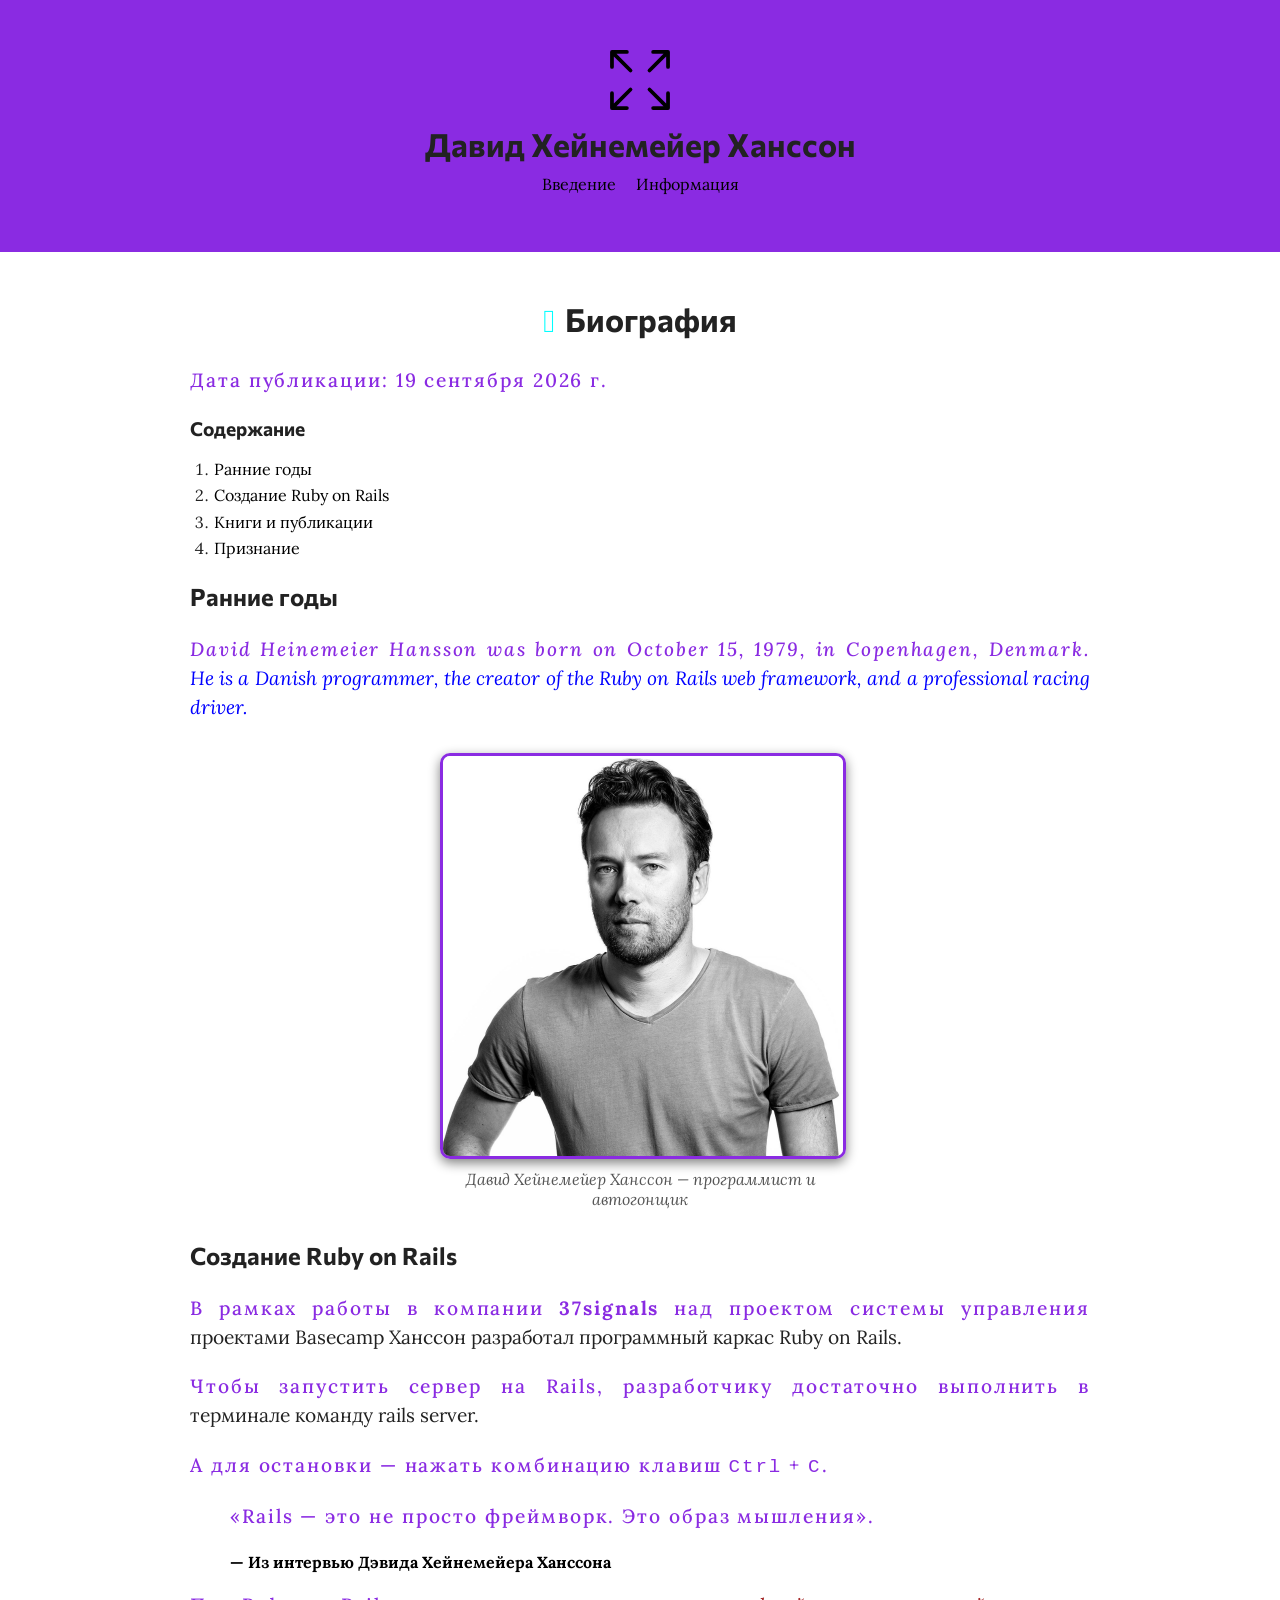
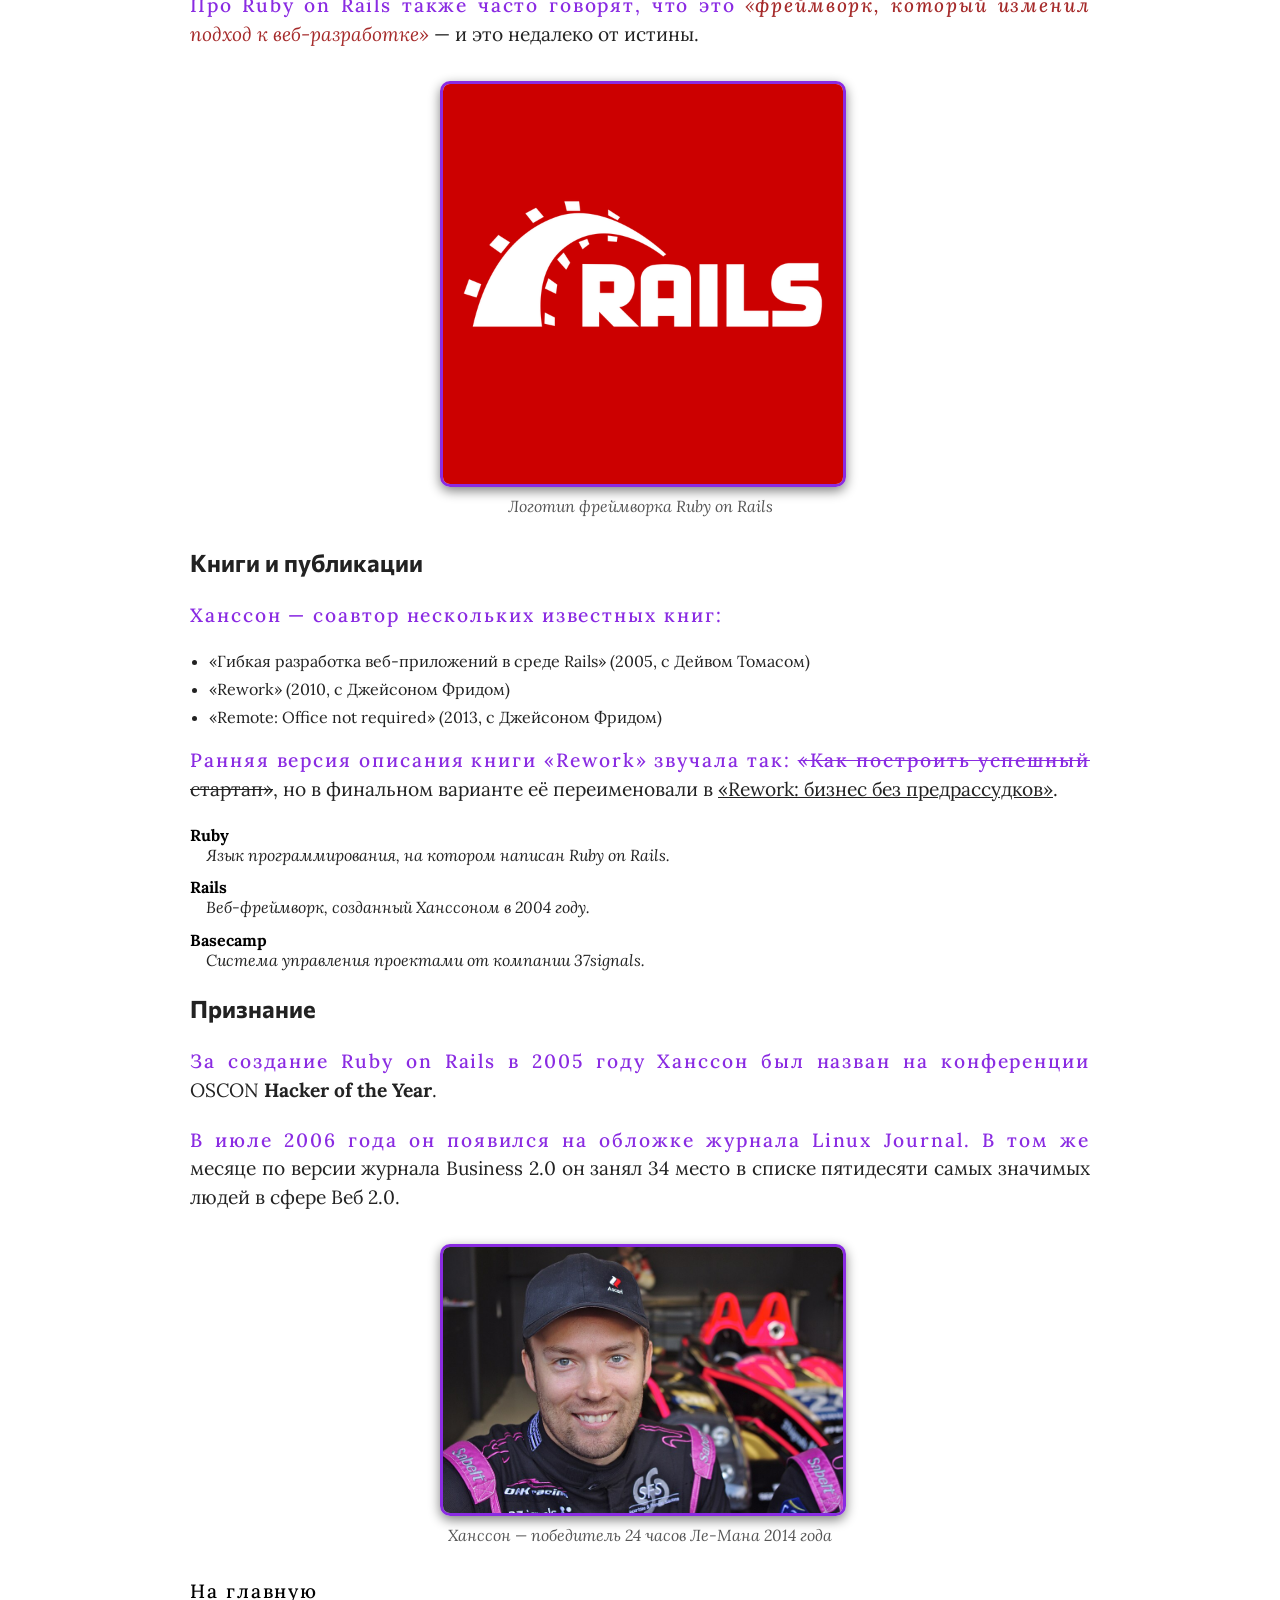
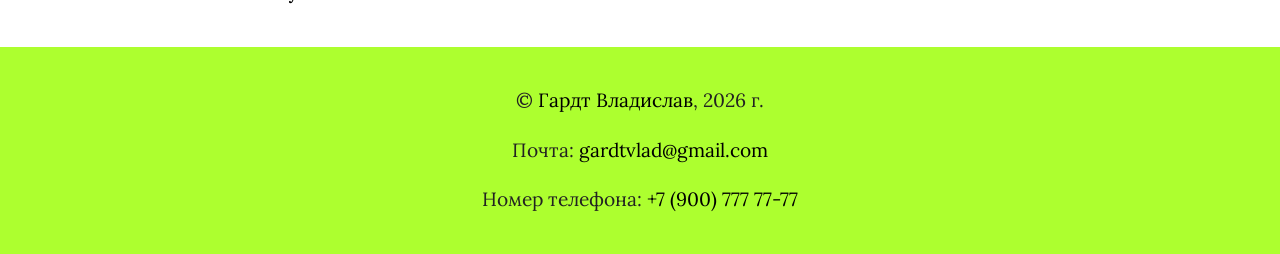
==== commit c50cd290: "Add files via upload" ====
--- a/article1.html
+++ b/article1.html
@@ -4,10 +4,22 @@
 <head>
     <meta charset="UTF-8">
     <meta http-equiv="X-UA-Compatible" content="IE=edge">
-    <meta name="viewport" content="width=device-width, initial-scale=1.0">
-    <meta name="description" content="Биография Дэвида Хейнемейера Ханссона: детство, образование, начало карьеры.">
-    <meta name="keywords" content="Хейнемейер Ханссон, биография, программист, Дания">
-    <title>Давид Хейнемейер Ханссон — сайт об учёном</title>
+    <meta name="viewport" content="width=device-width, initial-scale=1.0, ya-title=#000000, ya-dock=fade">
+    <meta name="description" content="Гоночная карьера Дэвида Хейнемейера Ханссона: участие в ALMS, Ле-Мане и других гонках на выносливость.">
+    <meta name="keywords" content="Хейнемейер Ханссон, гонки, Ле-Ман, ALMS, автоспорт">
+    <title>Гоночная карьера Давида Хейнемейера Ханссона</title>
+    <meta property="og:title" content="Гоночная карьера Давида Хейнемейера Ханссона">
+    <meta property="og:site_name" content="Сайт о Давиде Хейнемейере Ханссоне">
+    <meta property="og:url" content="https://site.ru/article2.html">
+    <meta property="og:description" content="Гоночная карьера Дэвида Хейнемейера Ханссона: участие в ALMS, Ле-Мане и других гонках на выносливость.">
+    <meta property="og:image" content="https://site.ru/img/share.jpg">
+    <!-- Chrome, Firefox OS and Opera -->
+    <meta name="theme-color" content="#4285f4">
+    <!-- Windows Phone -->
+    <meta name="msapplication-navbutton-color" content="#4285f4">
+    <!-- iOS Safari -->
+    <meta name="apple-mobile-web-app-capable" content="yes">
+    <meta name="apple-mobile-web-app-status-bar-style" content="black-translucent">
     <link rel="preconnect" href="https://fonts.googleapis.com">
     <link rel="preconnect" href="https://fonts.gstatic.com" crossorigin>
     <link
@@ -66,8 +78,8 @@
                 <h3>Создание Ruby on Rails</h3>
                 <p>
                     В рамках работы в компании <strong>37signals</strong> над проектом системы
-                    управления проектами <em>Basecamp</em> Ханссон разработал программный каркас
-                    <strong>Ruby on Rails</strong>.
+                    управления проектами Basecamp Ханссон разработал программный каркас
+                    Ruby on Rails.
                 </p>
                 <p>
                     Чтобы запустить сервер на Rails, разработчику достаточно выполнить
@@ -76,24 +88,19 @@
                 <p>
                     А для остановки — нажать комбинацию клавиш <kbd>Ctrl</kbd> + <kbd>C</kbd>.
                 </p>
-
                 <blockquote>
                     <p>«Rails — это не просто фреймворк. Это образ мышления».</p>
                     <cite>— Из интервью Дэвида Хейнемейера Ханссона</cite>
                 </blockquote>
-
                 <p>
                     Про Ruby on Rails также часто говорят, что это
                     <q>фреймворк, который изменил подход к веб-разработке</q>
                     — и это недалеко от истины.
                 </p>
-
                 <figure><img src="img/f52c36a5909a9d619c671c031c501563.png" alt="Логотип фреймворка Ruby on Rails">
                     <figcaption>Логотип фреймворка Ruby on Rails</figcaption>
                 </figure>
-
             </section>
-
             <section id="books">
                 <h3>Книги и публикации</h3>
                 <p>
@@ -104,14 +111,12 @@
                     <li>«Rework» (2010, с Джейсоном Фридом)</li>
                     <li>«Remote: Office not required» (2013, с Джейсоном Фридом)</li>
                 </ul>
-
                 <p>
                     Ранняя версия описания книги «Rework» звучала так:
                     <del>«Как построить успешный стартап»</del>,
                     но в финальном варианте её переименовали в
                     <ins>«Rework: бизнес без предрассудков»</ins>.
                 </p>
-
                 <dl>
                     <dt>Ruby</dt>
                     <dd>Язык программирования, на котором написан Ruby on Rails.</dd>
@@ -123,7 +128,6 @@
                     <dd>Система управления проектами от компании 37signals.</dd>
                 </dl>
             </section>
-
             <section id="recognition">
                 <h3>Признание</h3>
                 <p>
@@ -133,9 +137,9 @@
                 </p>
                 <p>
                     В <time datetime="2006-07">июле 2006 года</time> он появился
-                    на обложке журнала <em>Linux Journal</em>. В том же месяце
-                    по версии журнала <em>Business 2.0</em> он занял
-                    <strong>34 место</strong> в списке пятидесяти самых значимых
+                    на обложке журнала Linux Journal. В том же месяце
+                    по версии журнала Business 2.0 он занял
+                    34 место в списке пятидесяти самых значимых
                     людей в сфере Веб 2.0.
                 </p>
                 <figure>
